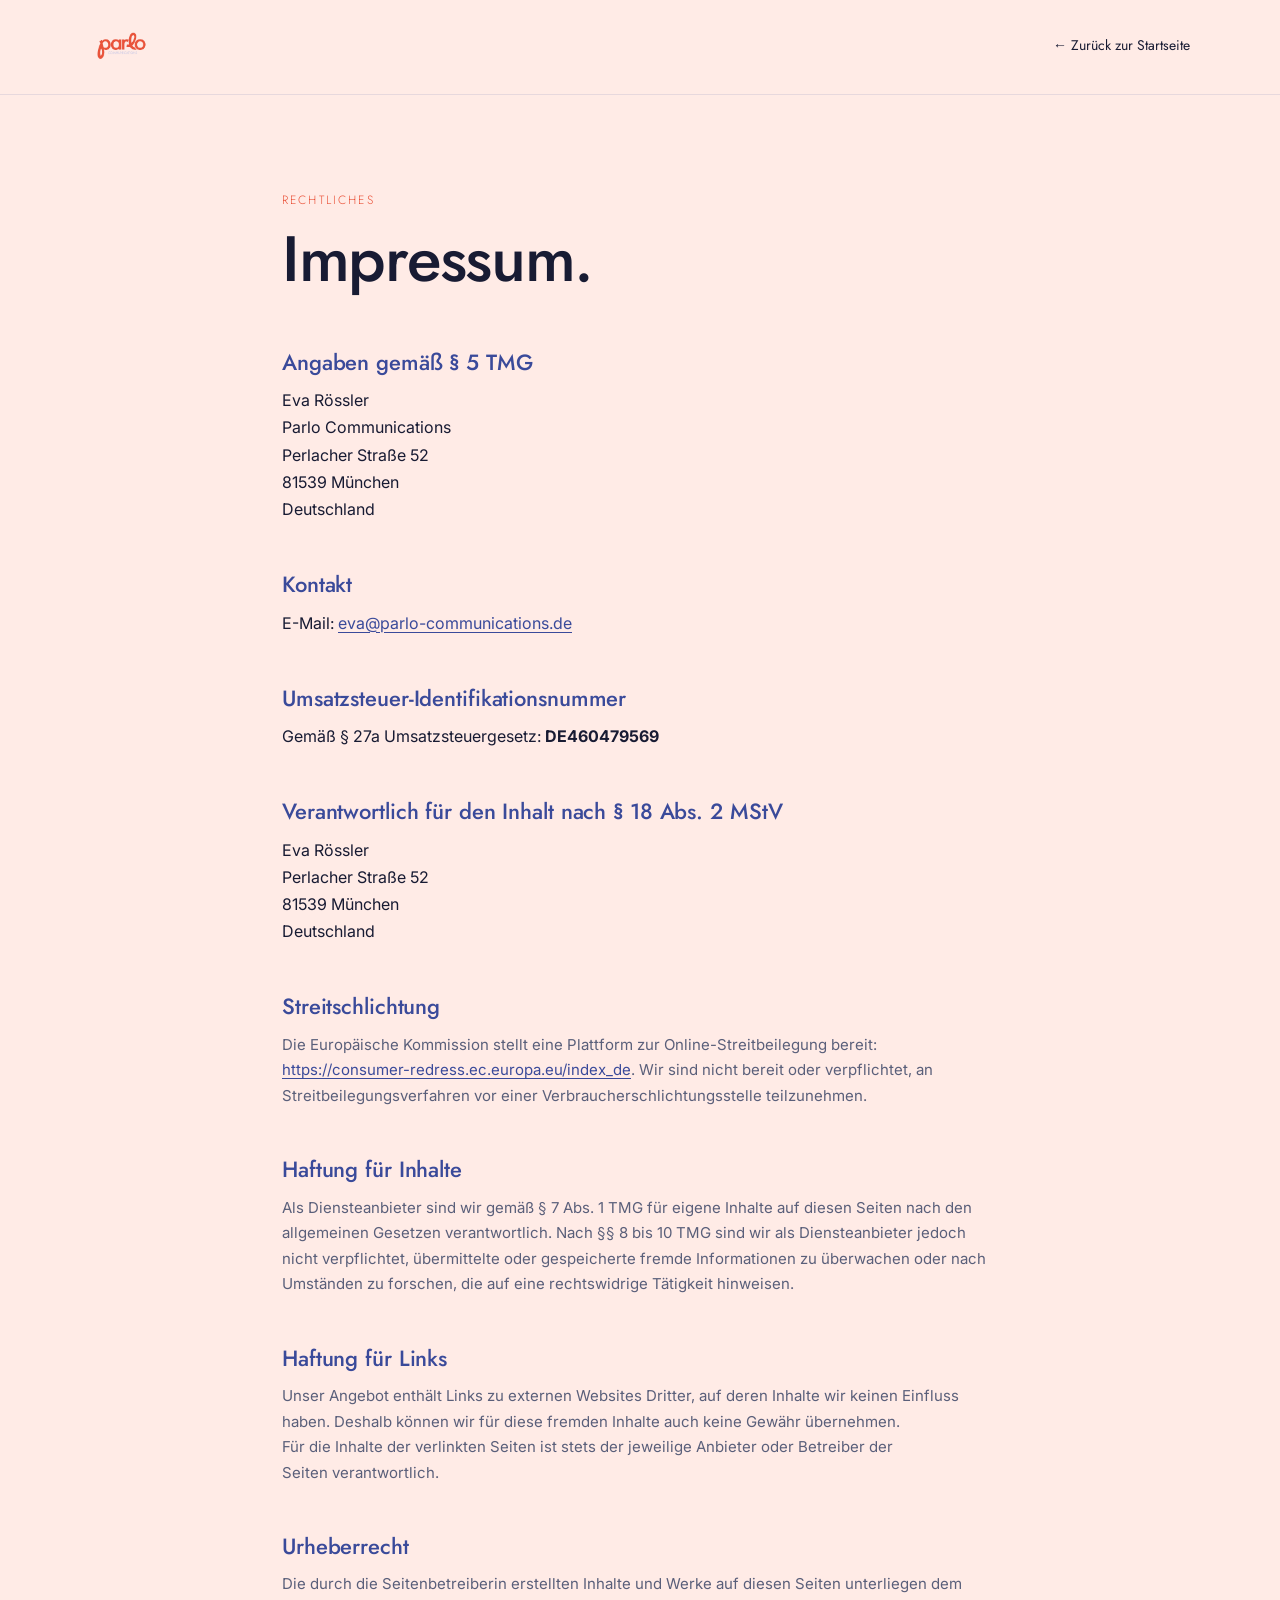
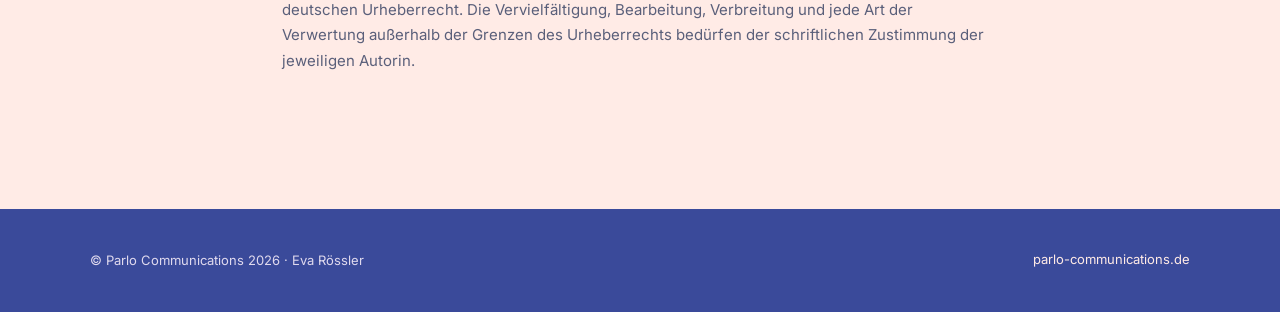
==== impressum.html @ 7fd68b2e "Initial Parlo Communications website Add complete website for Parlo Communications strategic communi" ====
<!doctype html>
<html lang="de">
<head>
  <meta charset="utf-8" />
  <title>Impressum — Parlo Communications</title>
  <meta name="viewport" content="width=device-width, initial-scale=1" />
  <link rel="stylesheet" href="colors_and_type.css" />
  <link rel="icon" href="assets/parlo-wordmark-transparent.png" />
  <style>
    html, body { margin: 0; padding: 0; }
    body { background: #FFEBE6; font-family: 'Inter', system-ui, sans-serif; color: #181B33; }
    a { background-image: none; }
    *, *::before, *::after { box-sizing: border-box; }

    .page-header { padding: 24px 32px; border-bottom: 1px solid rgba(58,74,154,.12); }
    .page-header__inner { max-width: 1100px; margin: 0 auto; display: flex; align-items: center; justify-content: space-between; }
    .page-header img { height: 44px; width: auto; display: block; }
    .back-link {
      font-family: 'Jost', sans-serif; font-weight: 400; font-size: 14px;
      color: #181B33; text-decoration: none; background: none;
      display: inline-flex; align-items: center; gap: 8px;
    }

    main { max-width: 780px; margin: 0 auto; padding: 96px 32px 120px; }
    .eyebrow {
      font-family: 'Jost', sans-serif; font-weight: 300; font-size: 12px;
      letter-spacing: 0.18em; text-transform: uppercase; color: #EA5239; margin-bottom: 16px;
    }
    h1 {
      font-family: 'Jost', sans-serif; font-weight: 500;
      font-size: clamp(40px, 5vw, 64px); line-height: 1.05; letter-spacing: -0.02em;
      color: #181B33; margin: 0 0 56px;
    }
    h2 {
      font-family: 'Jost', sans-serif; font-weight: 500; font-size: 22px;
      line-height: 1.2; letter-spacing: -0.005em; color: #3A4A9A; margin: 48px 0 12px;
    }
    p, address {
      font-family: 'Inter', sans-serif; font-style: normal;
      font-size: 16px; line-height: 1.7; color: #181B33; margin: 0 0 16px;
    }
    .muted { color: #5A5F7A; font-size: 15px; }
    a.inline { color: #3A4A9A; text-decoration: underline; text-underline-offset: 3px; }

    footer.minimal { background: #3A4A9A; color: #E0DAEE; padding: 40px 32px; font-family: 'Inter', sans-serif; font-size: 13px; }
    footer.minimal .inner { max-width: 1100px; margin: 0 auto; display: flex; justify-content: space-between; align-items: center; gap: 16px; flex-wrap: wrap; }
    footer.minimal a { color: #FFEBE6; background: none; text-decoration: none; }
  </style>
</head>
<body>
  <header class="page-header">
    <div class="page-header__inner">
      <a href="index.html" aria-label="Parlo Communications" style="background: none;">
        <img src="assets/parlo-lockup-on-beige.png" alt="Parlo Communications" />
      </a>
      <a class="back-link" href="index.html">← Zurück zur Startseite</a>
    </div>
  </header>

  <main>
    <div class="eyebrow">Rechtliches</div>
    <h1>Impressum.</h1>

    <h2>Angaben gemäß § 5 TMG</h2>
    <address>
      Eva Rössler<br />
      Parlo Communications<br />
      Perlacher Straße 52<br />
      81539 München<br />
      Deutschland
    </address>

    <h2>Kontakt</h2>
    <p>E-Mail: <a class="inline" href="mailto:eva@parlo-communications.de">eva@parlo-communications.de</a></p>

    <h2>Umsatzsteuer-Identifikationsnummer</h2>
    <p>Gemäß § 27a Umsatzsteuergesetz: <strong>DE460479569</strong></p>

    <h2>Verantwortlich für den Inhalt nach § 18 Abs. 2 MStV</h2>
    <address>
      Eva Rössler<br />
      Perlacher Straße 52<br />
      81539 München<br />
      Deutschland
    </address>

    <h2>Streitschlichtung</h2>
    <p class="muted">
      Die Europäische Kommission stellt eine Plattform zur Online-Streitbeilegung bereit:
      <a class="inline" href="https://consumer-redress.ec.europa.eu/index_de" target="_blank" rel="noopener">https://consumer-redress.ec.europa.eu/index_de</a>.
      Wir sind nicht bereit oder verpflichtet, an Streitbeilegungsverfahren vor einer Verbraucherschlichtungsstelle teilzunehmen.
    </p>

    <h2>Haftung für Inhalte</h2>
    <p class="muted">
      Als Diensteanbieter sind wir gemäß § 7 Abs. 1 TMG für eigene Inhalte auf diesen Seiten nach den allgemeinen Gesetzen verantwortlich. Nach §§ 8 bis 10 TMG sind wir als Diensteanbieter jedoch nicht verpflichtet, übermittelte oder gespeicherte fremde Informationen zu überwachen oder nach Umständen zu forschen, die auf eine rechtswidrige Tätigkeit hinweisen.
    </p>

    <h2>Haftung für Links</h2>
    <p class="muted">
      Unser Angebot enthält Links zu externen Websites Dritter, auf deren Inhalte wir keinen Einfluss haben. Deshalb können wir für diese fremden Inhalte auch keine Gewähr übernehmen. Für die Inhalte der verlinkten Seiten ist stets der jeweilige Anbieter oder Betreiber der Seiten verantwortlich.
    </p>

    <h2>Urheberrecht</h2>
    <p class="muted">
      Die durch die Seitenbetreiberin erstellten Inhalte und Werke auf diesen Seiten unterliegen dem deutschen Urheberrecht. Die Vervielfältigung, Bearbeitung, Verbreitung und jede Art der Verwertung außerhalb der Grenzen des Urheberrechts bedürfen der schriftlichen Zustimmung der jeweiligen Autorin.
    </p>
  </main>

  <footer class="minimal">
    <div class="inner">
      <span>© Parlo Communications 2026 · Eva Rössler</span>
      <a href="index.html">parlo-communications.de</a>
    </div>
  </footer>
</body>
</html>
---- colors_and_type.css ----
/* =========================================================
   Parlo Communications — Design Tokens
   Colors, typography, spacing, radii, shadows, motion.
   Drop this file into any HTML and use the CSS vars / classes.
   ========================================================= */

/* --- Webfont imports (Google Fonts near-matches; replace when Typo.psd arrives) --- */
@import url("https://fonts.googleapis.com/css2?family=Pacifico&family=Jost:wght@300;400;500;600&family=Inter:wght@400;500;600;700&display=swap");

:root {
  /* ============================================================
     CORE BRAND COLORS
     ============================================================ */
  --parlo-blue:        #3A4A9A;   /* Primary canvas — slightly purplish royal */
  --parlo-red:         #EA5239;   /* Wordmark color — vermilion / coral red   */
  --parlo-lilac:       #E0DAEE;   /* Soft lavender companion                  */
  --parlo-beige:       #FFEBE6;   /* Warm off-white canvas (pink undertone)   */

  /* Tonal extensions — derived. Use sparingly; keep the four anchors dominant. */
  --parlo-blue-900:    #1F2A66;
  --parlo-blue-700:    #2C3A82;
  --parlo-blue-600:    #3A4A9A;   /* alias for primary blue                   */
  --parlo-blue-500:    #5566B3;
  --parlo-blue-300:    #8E9AD0;
  --parlo-blue-100:    #C9D0EA;

  --parlo-red-700:     #C13B22;
  --parlo-red-600:     #EA5239;   /* alias for primary red                    */
  --parlo-red-500:     #F0735C;
  --parlo-red-300:     #F6A797;
  --parlo-red-100:     #FBDDD4;

  --parlo-lilac-300:   #E0DAEE;   /* alias                                    */
  --parlo-lilac-500:   #B8AFD6;
  --parlo-lilac-700:   #6F65A0;

  --parlo-beige-100:   #FFFBF8;
  --parlo-beige-300:   #FFEBE6;   /* alias                                    */
  --parlo-beige-500:   #F0D8D0;

  --parlo-ink:         #181B33;   /* deep ink-blue, used instead of #000      */
  --parlo-ink-soft:    #2A2E50;

  /* ============================================================
     SEMANTIC TOKENS (light = beige canvas, default)
     ============================================================ */
  --bg:                var(--parlo-beige);          /* page bg                */
  --bg-elev:           #FFFFFF;                      /* card on beige         */
  --bg-inverse:        var(--parlo-blue);            /* full-bleed blue field */
  --bg-soft:           #FFF5F2;                      /* subtle alt surface    */

  --fg:                var(--parlo-ink);             /* default text on beige */
  --fg-muted:          #5A5F7A;
  --fg-subtle:         #8A8FA8;
  --fg-on-blue:        var(--parlo-beige);           /* text on blue field    */
  --fg-on-blue-muted:  var(--parlo-lilac);

  --accent:            var(--parlo-red);             /* primary accent / CTA  */
  --accent-fg:         #FFFFFF;
  --accent-hover:      var(--parlo-red-700);

  --link:              var(--parlo-blue);
  --link-on-blue:      var(--parlo-red);

  --border:            rgba(58, 74, 154, 0.14);      /* blue @ 14% on beige   */
  --border-strong:     rgba(58, 74, 154, 0.28);
  --border-on-blue:    rgba(224, 218, 238, 0.22);    /* lilac @ 22% on blue   */

  --focus-ring:        0 0 0 3px rgba(234, 82, 57, 0.35);

  /* ============================================================
     TYPOGRAPHY
     ============================================================ */
  --font-script:       "Pacifico", "Brush Script MT", cursive;        /* logo flourish */
  --font-display:      "Jost", "Helvetica Neue", system-ui, sans-serif;
  --font-body:         "Inter", system-ui, -apple-system, sans-serif;
  --font-mono:         "JetBrains Mono", ui-monospace, "SF Mono", Menlo, monospace;

  /* Type scale (rem-based, base 16px) */
  --fs-xxs:            0.6875rem;   /* 11 - micro labels    */
  --fs-xs:             0.75rem;     /* 12 - eyebrow         */
  --fs-sm:             0.875rem;    /* 14 - caption         */
  --fs-base:           1rem;        /* 16 - body            */
  --fs-md:             1.125rem;    /* 18 - lead body       */
  --fs-lg:             1.375rem;    /* 22 - small headline  */
  --fs-xl:             1.75rem;     /* 28 - h3              */
  --fs-2xl:            2.25rem;     /* 36 - h2              */
  --fs-3xl:            3rem;        /* 48 - h1              */
  --fs-4xl:            4rem;        /* 64 - display         */
  --fs-5xl:            5.5rem;      /* 88 - poster          */

  --lh-tight:          1.05;
  --lh-snug:           1.2;
  --lh-base:           1.55;
  --lh-loose:          1.7;

  --tracking-tight:    -0.01em;
  --tracking-normal:   0em;
  --tracking-wide:     0.06em;
  --tracking-eyebrow:  0.18em;

  /* ============================================================
     SPACING (4-pt base grid)
     ============================================================ */
  --sp-0:              0;
  --sp-1:              4px;
  --sp-2:              8px;
  --sp-3:              12px;
  --sp-4:              16px;
  --sp-5:              24px;
  --sp-6:              32px;
  --sp-7:              48px;
  --sp-8:              64px;
  --sp-9:              96px;
  --sp-10:             128px;

  /* ============================================================
     RADII
     ============================================================ */
  --r-xs:              4px;
  --r-sm:              8px;
  --r-md:              12px;
  --r-lg:              16px;
  --r-xl:              24px;
  --r-pill:            999px;

  /* ============================================================
     SHADOWS — soft, blue-tinted; never neutral black
     ============================================================ */
  --shadow-xs:         0 1px 2px rgba(58, 74, 154, 0.08);
  --shadow-sm:         0 2px 6px rgba(58, 74, 154, 0.08);
  --shadow-md:         0 8px 24px rgba(58, 74, 154, 0.10);
  --shadow-lg:         0 24px 64px rgba(58, 74, 154, 0.16);
  --shadow-red:        0 8px 24px rgba(234, 82, 57, 0.22);

  /* ============================================================
     MOTION
     ============================================================ */
  --ease-smooth:       cubic-bezier(.2, .7, .2, 1);
  --ease-emphasized:   cubic-bezier(.6, .05, .35, 1);
  --dur-fast:          180ms;
  --dur-base:          240ms;
  --dur-slow:          400ms;

  /* ============================================================
     LAYOUT
     ============================================================ */
  --container-max:     1280px;
  --container-wide:    1440px;
  --gutter:            24px;
}

/* =========================================================
   BASE ELEMENT STYLES (semantic mapping)
   Use these when authoring HTML directly; or pull tokens
   into your component CSS.
   ========================================================= */

html {
  font-family: var(--font-body);
  font-size: 16px;
  color: var(--fg);
  background: var(--bg);
  -webkit-font-smoothing: antialiased;
  text-rendering: optimizeLegibility;
}

body {
  margin: 0;
  line-height: var(--lh-base);
}

/* Headings — sentence case, tight, Jost Medium */
h1, h2, h3, h4, h5, h6, .h-display {
  font-family: var(--font-display);
  font-weight: 500;
  letter-spacing: var(--tracking-tight);
  line-height: var(--lh-tight);
  margin: 0 0 var(--sp-4) 0;
  color: var(--fg);
  text-wrap: balance;
}

h1, .h1 { font-size: var(--fs-3xl); line-height: var(--lh-tight); }
h2, .h2 { font-size: var(--fs-2xl); line-height: var(--lh-snug); }
h3, .h3 { font-size: var(--fs-xl);  line-height: var(--lh-snug); font-weight: 500; }
h4, .h4 { font-size: var(--fs-lg);  line-height: var(--lh-snug); font-weight: 500; }
h5, .h5 { font-size: var(--fs-md);  line-height: var(--lh-snug); font-weight: 500; }
h6, .h6 { font-size: var(--fs-base); line-height: var(--lh-snug); font-weight: 600; }

.display    { font-family: var(--font-display); font-weight: 500; font-size: var(--fs-4xl); line-height: var(--lh-tight); letter-spacing: var(--tracking-tight); }
.poster     { font-family: var(--font-display); font-weight: 500; font-size: var(--fs-5xl); line-height: 0.95; letter-spacing: -0.02em; }

/* Paragraphs */
p, .body { font-size: var(--fs-base); line-height: var(--lh-base); color: var(--fg); margin: 0 0 var(--sp-4) 0; text-wrap: pretty; }
.lead    { font-size: var(--fs-md); line-height: var(--lh-loose); color: var(--fg); }
.caption { font-size: var(--fs-sm); color: var(--fg-muted); }

/* Eyebrow / micro-label */
.eyebrow {
  font-family: var(--font-display);
  font-weight: 300;
  font-size: var(--fs-xs);
  text-transform: uppercase;
  letter-spacing: var(--tracking-eyebrow);
  color: var(--fg-muted);
}

/* Script flourish — for one or two words, never long strings */
.script {
  font-family: var(--font-script);
  font-weight: 400;
  color: var(--parlo-red);
  font-size: var(--fs-3xl);
  line-height: 1;
}

/* Links */
a {
  color: var(--link);
  text-decoration: none;
  background-image: linear-gradient(currentColor, currentColor);
  background-position: 0 100%;
  background-repeat: no-repeat;
  background-size: 0% 1.5px;
  padding-bottom: 2px;
  transition: background-size var(--dur-fast) var(--ease-smooth);
}
a:hover { background-size: 100% 1.5px; }

/* Code / mono */
code, kbd, pre, .mono {
  font-family: var(--font-mono);
  font-size: 0.9em;
}
code {
  background: rgba(58, 74, 154, 0.08);
  padding: 0.1em 0.35em;
  border-radius: var(--r-xs);
  color: var(--parlo-blue-700);
}

/* Selection */
::selection {
  background: var(--parlo-red);
  color: #fff;
}

/* =========================================================
   UTILITY CLASSES
   ========================================================= */

.surface-blue   { background: var(--parlo-blue); color: var(--fg-on-blue); }
.surface-blue h1, .surface-blue h2, .surface-blue h3, .surface-blue h4 { color: var(--fg-on-blue); }
.surface-blue .eyebrow { color: var(--fg-on-blue-muted); }
.surface-blue a { color: var(--parlo-red); }

.surface-beige  { background: var(--parlo-beige); color: var(--fg); }
.surface-lilac  { background: var(--parlo-lilac); color: var(--parlo-blue-900); }
.surface-red    { background: var(--parlo-red); color: #fff; }

.text-red       { color: var(--parlo-red); }
.text-blue      { color: var(--parlo-blue); }
.text-muted     { color: var(--fg-muted); }
.text-on-blue   { color: var(--fg-on-blue); }

.container { max-width: var(--container-max); margin: 0 auto; padding: 0 var(--gutter); }
.container-wide { max-width: var(--container-wide); margin: 0 auto; padding: 0 var(--gutter); }
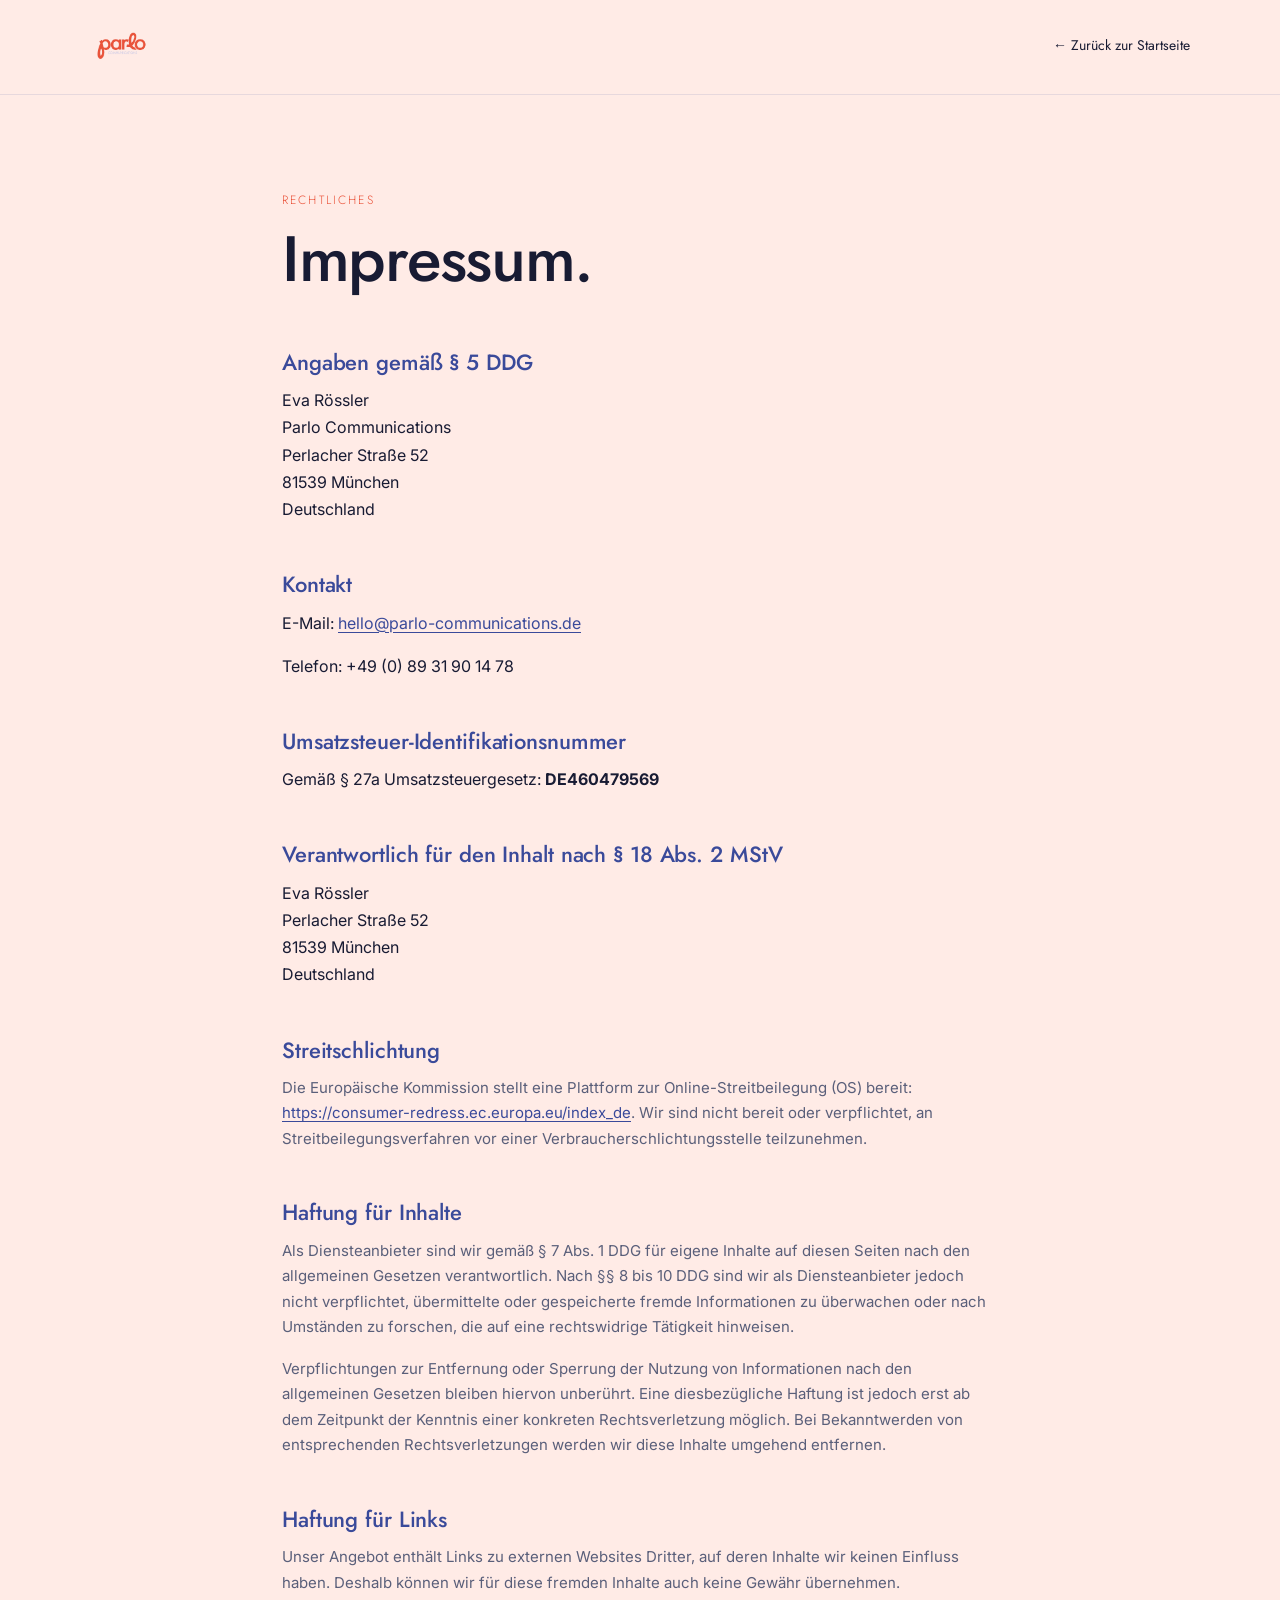
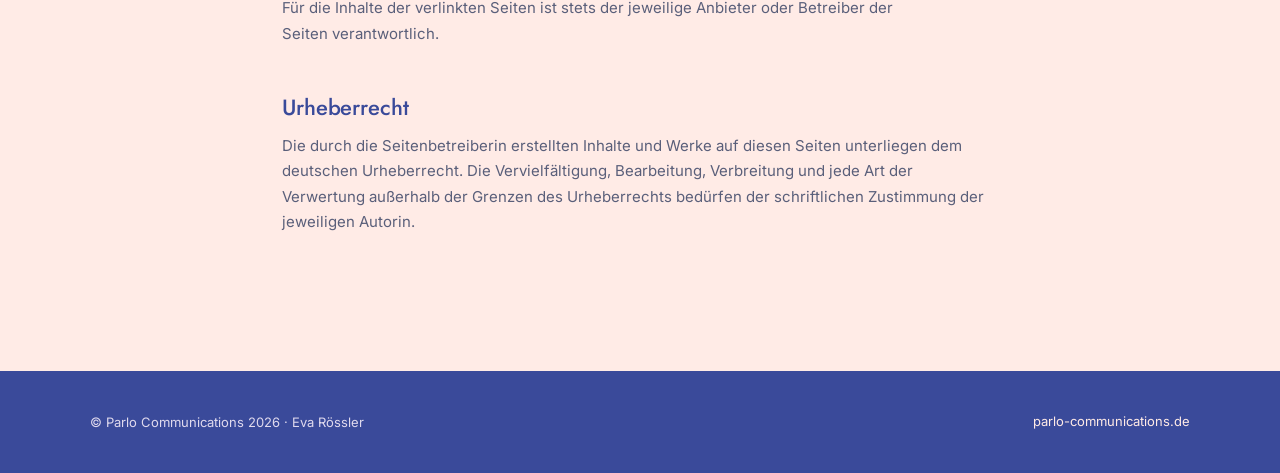
==== commit f3cfd303: "Änderungen Impressum Änderung Hero Bild" ====
--- a/impressum.html
+++ b/impressum.html
@@ -61,7 +61,7 @@
     <div class="eyebrow">Rechtliches</div>
     <h1>Impressum.</h1>
 
-    <h2>Angaben gemäß § 5 TMG</h2>
+    <h2>Angaben gemäß § 5 DDG</h2>
     <address>
       Eva Rössler<br />
       Parlo Communications<br />
@@ -71,7 +71,8 @@
     </address>
 
     <h2>Kontakt</h2>
-    <p>E-Mail: <a class="inline" href="mailto:eva@parlo-communications.de">eva@parlo-communications.de</a></p>
+    <p>E-Mail: <a class="inline" href="mailto:hello@parlo-communications.de">hello@parlo-communications.de</a></p>
+    <p>Telefon: +49 (0) 89 31 90 14 78</p>
 
     <h2>Umsatzsteuer-Identifikationsnummer</h2>
     <p>Gemäß § 27a Umsatzsteuergesetz: <strong>DE460479569</strong></p>
@@ -86,14 +87,17 @@
 
     <h2>Streitschlichtung</h2>
     <p class="muted">
-      Die Europäische Kommission stellt eine Plattform zur Online-Streitbeilegung bereit:
+      Die Europäische Kommission stellt eine Plattform zur Online-Streitbeilegung (OS) bereit:
       <a class="inline" href="https://consumer-redress.ec.europa.eu/index_de" target="_blank" rel="noopener">https://consumer-redress.ec.europa.eu/index_de</a>.
       Wir sind nicht bereit oder verpflichtet, an Streitbeilegungsverfahren vor einer Verbraucherschlichtungsstelle teilzunehmen.
     </p>
 
     <h2>Haftung für Inhalte</h2>
     <p class="muted">
-      Als Diensteanbieter sind wir gemäß § 7 Abs. 1 TMG für eigene Inhalte auf diesen Seiten nach den allgemeinen Gesetzen verantwortlich. Nach §§ 8 bis 10 TMG sind wir als Diensteanbieter jedoch nicht verpflichtet, übermittelte oder gespeicherte fremde Informationen zu überwachen oder nach Umständen zu forschen, die auf eine rechtswidrige Tätigkeit hinweisen.
+      Als Diensteanbieter sind wir gemäß § 7 Abs. 1 DDG für eigene Inhalte auf diesen Seiten nach den allgemeinen Gesetzen verantwortlich. Nach §§ 8 bis 10 DDG sind wir als Diensteanbieter jedoch nicht verpflichtet, übermittelte oder gespeicherte fremde Informationen zu überwachen oder nach Umständen zu forschen, die auf eine rechtswidrige Tätigkeit hinweisen.
+    </p>
+    <p class="muted">
+      Verpflichtungen zur Entfernung oder Sperrung der Nutzung von Informationen nach den allgemeinen Gesetzen bleiben hiervon unberührt. Eine diesbezügliche Haftung ist jedoch erst ab dem Zeitpunkt der Kenntnis einer konkreten Rechtsverletzung möglich. Bei Bekanntwerden von entsprechenden Rechtsverletzungen werden wir diese Inhalte umgehend entfernen.
     </p>
 
     <h2>Haftung für Links</h2>
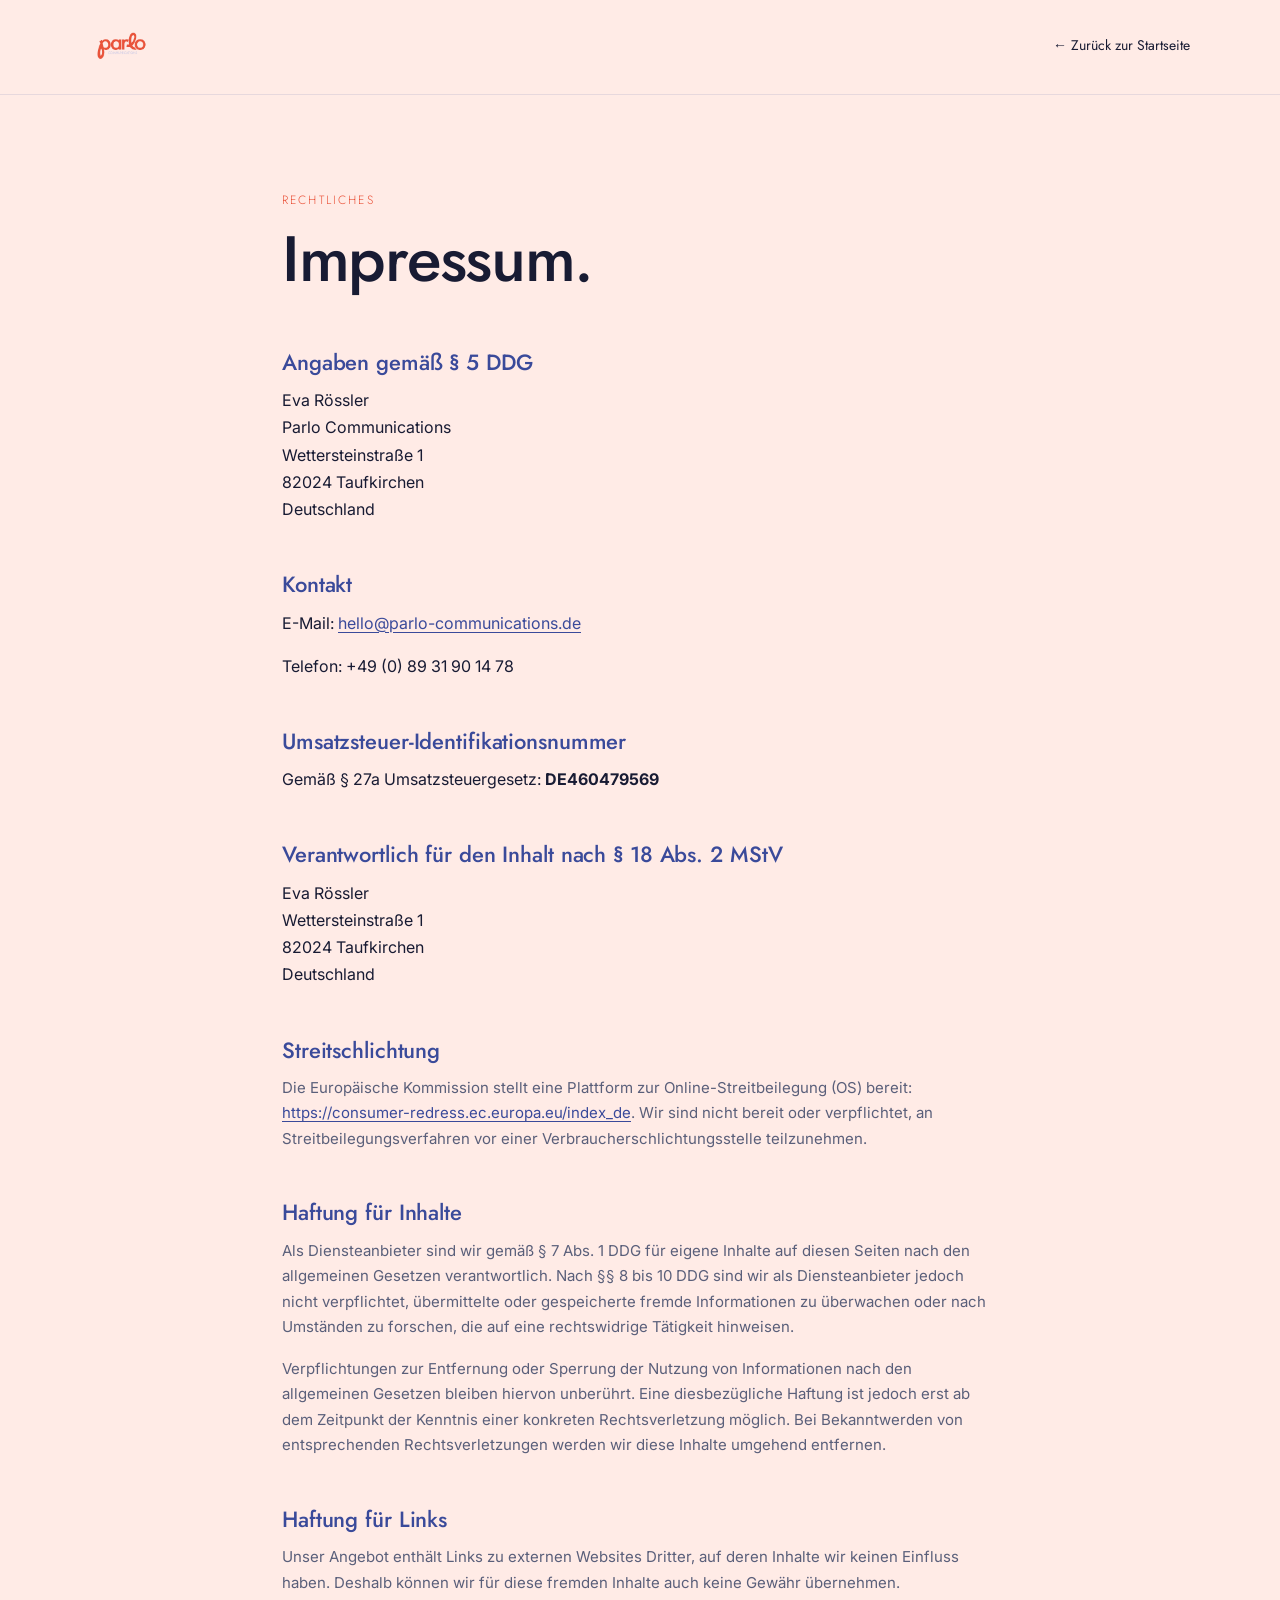
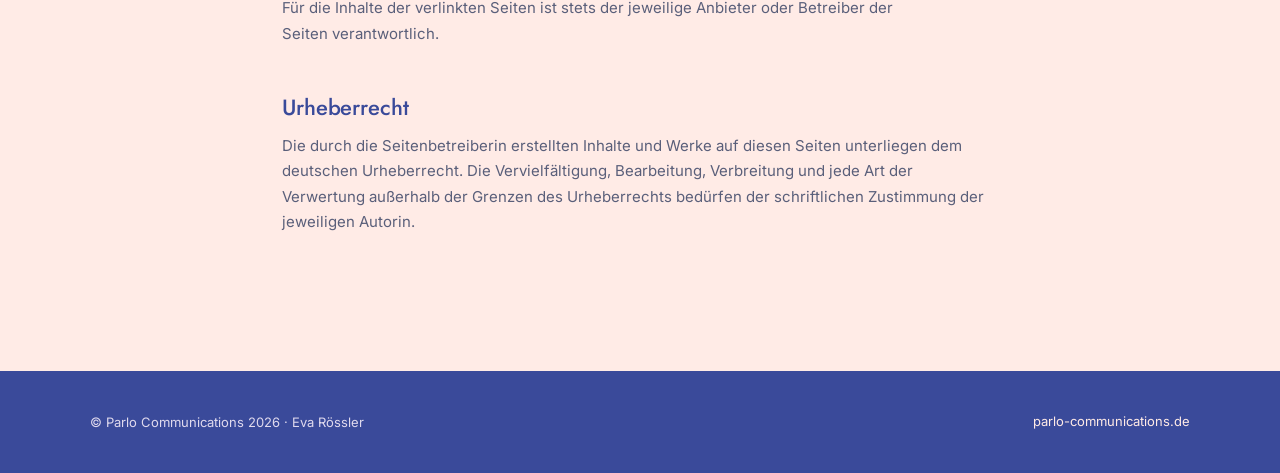
==== commit bbdb00b5: "Impressum: Adresse auf Wettersteinstraße 1, 82024 Taufkirchen geändert Co-Authored-By: Claude Opus 5" ====
--- a/impressum.html
+++ b/impressum.html
@@ -65,8 +65,8 @@
     <address>
       Eva Rössler<br />
       Parlo Communications<br />
-      Perlacher Straße 52<br />
-      81539 München<br />
+      Wettersteinstraße 1<br />
+      82024 Taufkirchen<br />
       Deutschland
     </address>
 
@@ -80,8 +80,8 @@
     <h2>Verantwortlich für den Inhalt nach § 18 Abs. 2 MStV</h2>
     <address>
       Eva Rössler<br />
-      Perlacher Straße 52<br />
-      81539 München<br />
+      Wettersteinstraße 1<br />
+      82024 Taufkirchen<br />
       Deutschland
     </address>
 
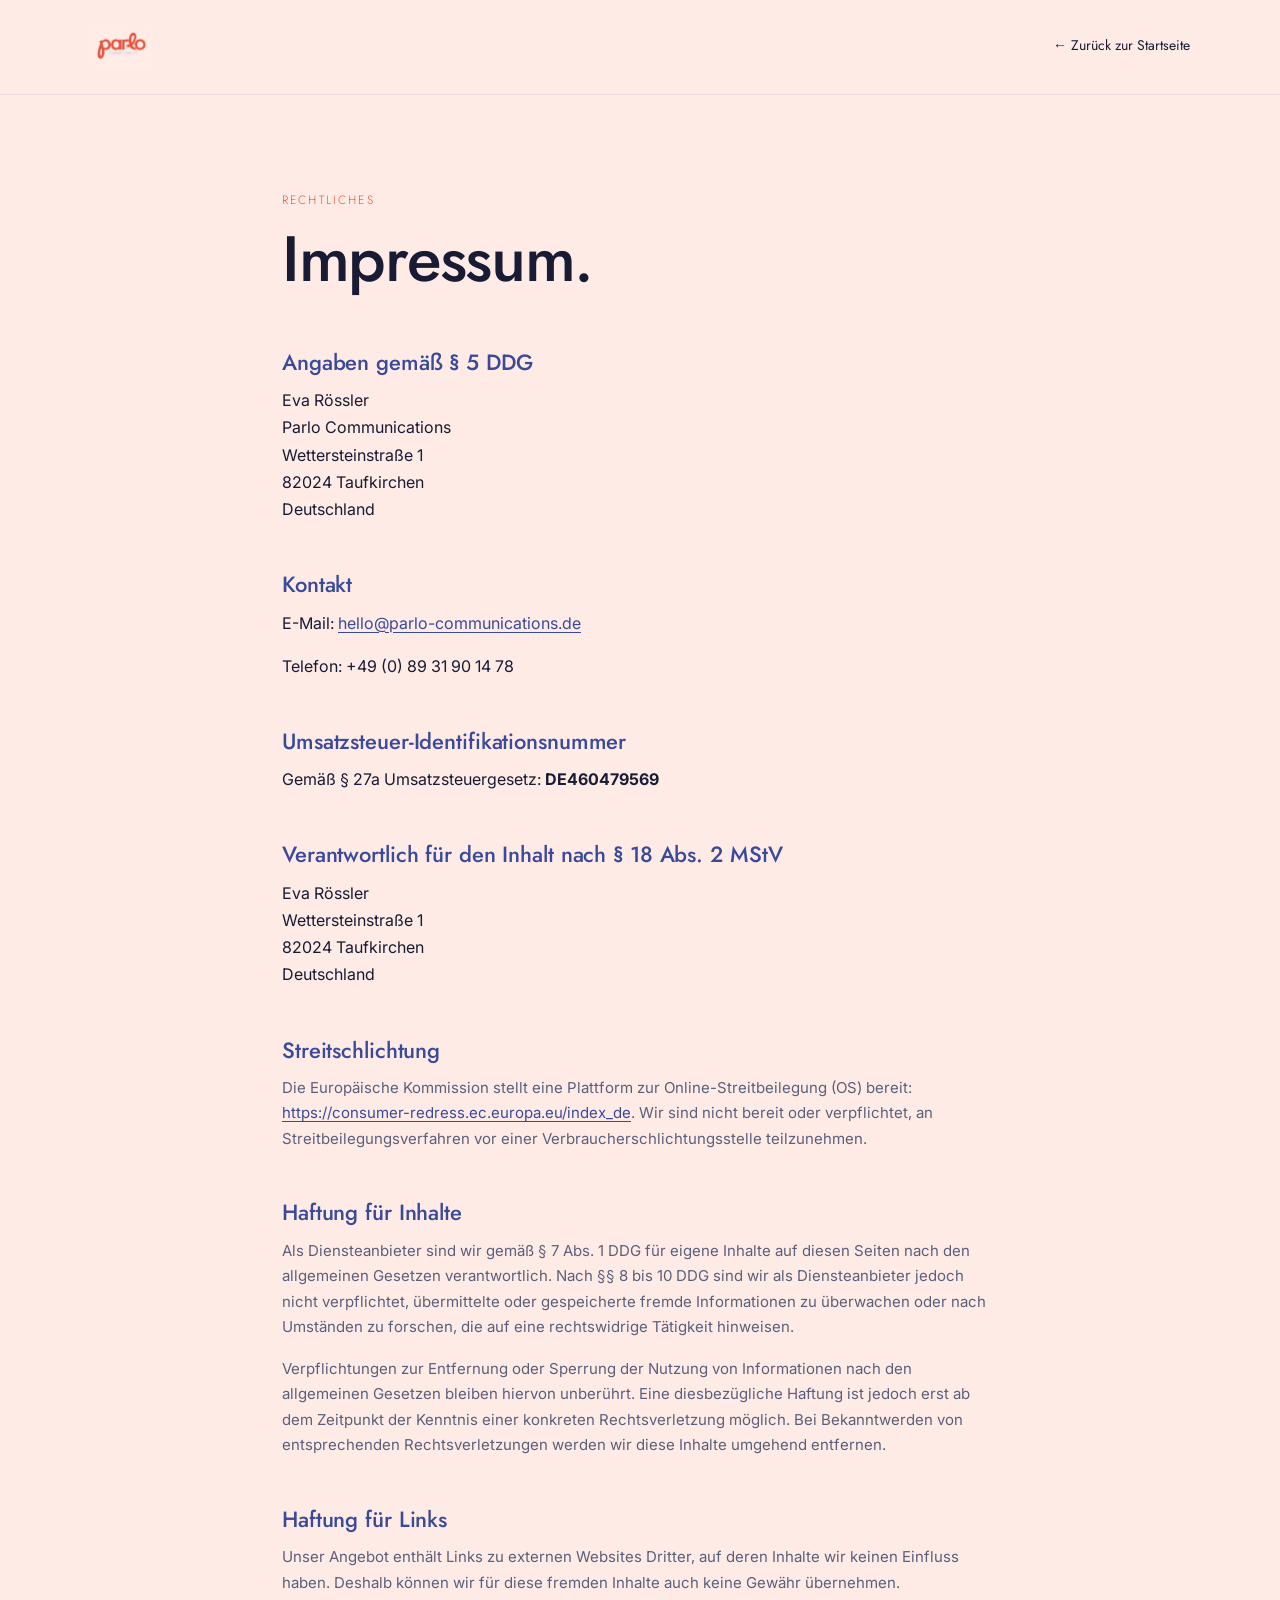
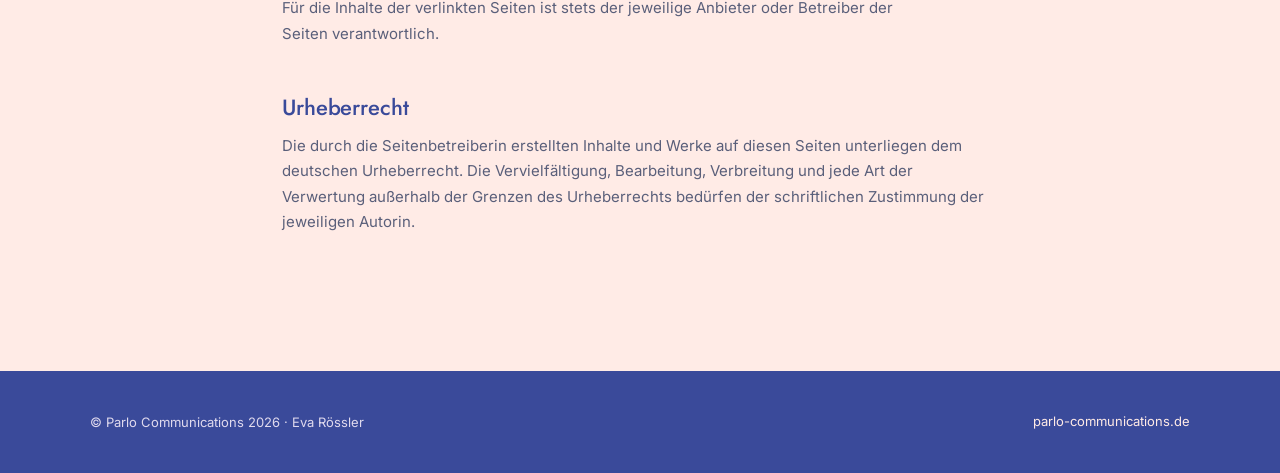
==== commit 4f31fe1b: "Bilder: WebP mit JPG/PNG-Rückfall, auf Anzeigegröße verkleinert - Alle 7 Bilder auf ca. 2x Anzeigebr" ====
--- a/impressum.html
+++ b/impressum.html
@@ -5,8 +5,10 @@
   <title>Impressum — Parlo Communications</title>
   <meta name="viewport" content="width=device-width, initial-scale=1" />
   <link rel="stylesheet" href="colors_and_type.css" />
-  <link rel="icon" href="assets/parlo-wordmark-transparent.png" />
+  <link rel="icon" href="img/parlo-communications-wortmarke.png" />
   <style>
+    picture { display: contents; }
+    picture > source { display: none; }
     html, body { margin: 0; padding: 0; }
     body { background: #FFEBE6; font-family: 'Inter', system-ui, sans-serif; color: #181B33; }
     a { background-image: none; }
@@ -51,7 +53,7 @@
   <header class="page-header">
     <div class="page-header__inner">
       <a href="index.html" aria-label="Parlo Communications" style="background: none;">
-        <img src="assets/parlo-lockup-on-beige.png" alt="Parlo Communications" />
+        <picture><source srcset="img/parlo-communications-logo-beige.webp" type="image/webp" /><img alt="Parlo Communications" src="img/parlo-communications-logo-beige.png" width="1000" height="707" /></picture>
       </a>
       <a class="back-link" href="index.html">← Zurück zur Startseite</a>
     </div>
